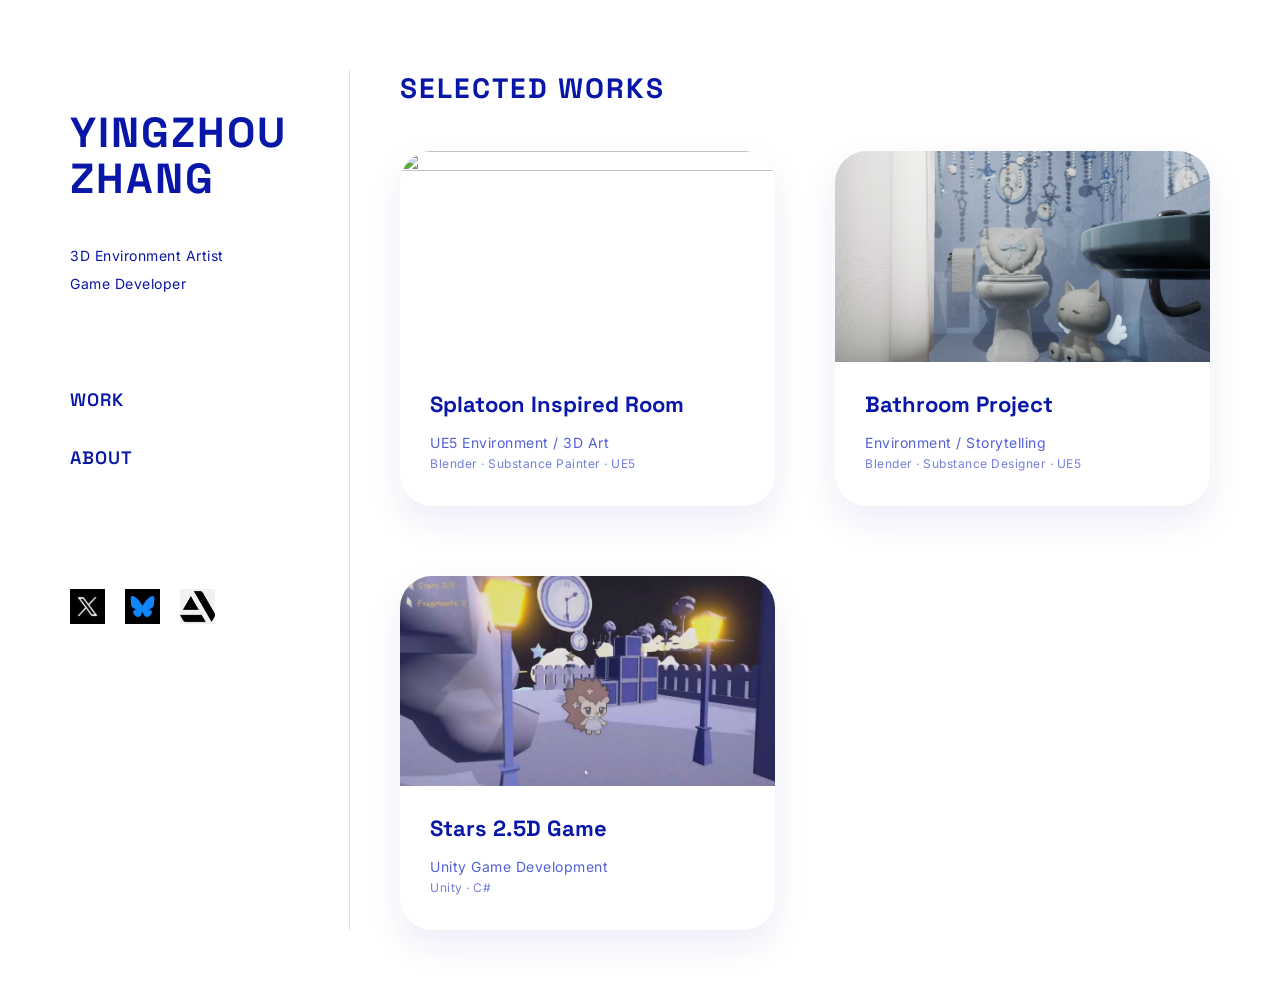
==== index.html @ ba975bd2 "Add files via upload" ====
<!DOCTYPE html>
<html lang="en">

<head>

    <meta charset="UTF-8">
    <meta name="viewport" content="width=device-width, initial-scale=1.0">

    <title>Yingzhou Zhang | Portfolio</title>


    <link rel="stylesheet" href="style.css">


    <link href="https://fonts.googleapis.com/css2?family=Inter:wght@400;500;700&family=Space+Grotesk:wght@500;700&display=swap" rel="stylesheet">


</head>



<body>


    <div class="container">



        <!-- ================= LEFT BAR ================= -->


        <aside class="sidebar">


            <h1>
                YINGZHOU<br>
                ZHANG
            </h1>



            <p class="role">

                3D Environment Artist<br>
                Game Developer

            </p>




            <nav>

                <a href="index.html">
                    WORK
                </a>


                <a href="about.html">
                    ABOUT
                </a>


            </nav>





            <div class="social">


                <a href="https://x.com/annapatinaz?s=21">
                    <img src="images/twitter.png">
                </a>


                <a href="https://bsky.app/profile/annapatina.bsky.social">
                    <img src="images/bluesky.png">
                </a>


                <a href="https://www.artstation.com/annapatina">
                    <img src="images/artstation.png">
                </a>


            </div>



        </aside>








        <!-- ================= PROJECT AREA ================= -->


        <main class="work-section">


            <h2 class="section-title">
                SELECTED WORKS
            </h2>




            <div class="projects">





                <div class="project-card">


                    <img src="images/splatoon.png">


                    <div class="project-info">


                        <h3>
                            Splatoon Inspired Room
                        </h3>


                        <p>
                            UE5 Environment / 3D Art
                        </p>


                        <p class="tools">
                            Blender · Substance Painter · UE5
                        </p>


                    </div>


                </div>







                <div class="project-card">


                    <img src="images/bathroom.png">


                    <div class="project-info">


                        <h3>
                            Bathroom Project
                        </h3>


                        <p>
                            Environment / Storytelling
                        </p>


                        <p class="tools">
                            Blender · Substance Designer · UE5
                        </p>


                    </div>


                </div>








                <div class="project-card">


                    <img src="images/star.jpg">


                    <div class="project-info">


                        <h3>
                            Stars 2.5D Game
                        </h3>


                        <p>
                            Unity Game Development
                        </p>


                        <p class="tools">
                            Unity · C#
                        </p>


                    </div>


                </div>






            </div>


        </main>





    </div>


</body>

</html>
---- style.css ----
* {
    box-sizing: border-box;
}



body {
    margin: 0;
    background: white;
    color: #0917a8;
    font-family: 'Inter',sans-serif;
}





.container {
    max-width: 1500px;
    margin: auto;
    padding: 70px;
    display: flex;
    gap: 50px;
}






/* ======================
LEFT SIDEBAR
====================== */


.sidebar {
    width: 280px;
    flex-shrink: 0;
    border-right: 1px solid #d9ddff;
    padding-right: 60px;
    min-height: 85vh;
}






    .sidebar h1 {
        font-family: 'Space Grotesk',sans-serif;
        font-size: 42px;
        font-weight: 700;
        line-height: 1.1;
        letter-spacing: 2px;
        margin: 40px 0;
    }







.role {
    font-family: 'Inter',sans-serif;
    font-size: 14px;
    line-height: 2;
    letter-spacing: .5px;
    margin-bottom: 90px;
}







nav {
    display: flex;
    flex-direction: column;
    gap: 35px;
}







    nav a {
        font-family: 'Space Grotesk',sans-serif;
        font-size: 18px;
        font-weight: 600;
        letter-spacing: 1px;
        color: #0917a8;
        text-decoration: none;
    }





        nav a:hover {
            opacity: .6;
        }








.social {
    margin-top: 120px;
    display: flex;
    gap: 20px;
}






    .social img {
        width: 35px;
        height: 35px;
        object-fit: contain;
        transition: .3s;
    }





        .social img:hover {
            transform: translateY(-5px);
        }










/* ======================
WORK AREA
====================== */



.work-section {
    flex: 1;
}





.section-title {
    font-family: 'Space Grotesk',sans-serif;
    font-size: 28px;
    font-weight: 700;
    letter-spacing: 2px;
    margin: 0 0 45px 0;
}







.projects {
    display: grid;
    grid-template-columns: repeat(2,1fr);
    gap: 70px 60px;
}








.project-card {
    background: white;
    border-radius: 32px;
    overflow: hidden;
    cursor: pointer;
    box-shadow: 0 15px 35px rgba(9,23,168,0.08);
    transition: .35s;
}






    .project-card:hover {
        transform: translateY(-10px);
        box-shadow: 0 20px 45px rgba(9,23,168,0.15);
    }







    .project-card img {
        width: 100%;
        aspect-ratio: 16/9;
        object-fit: cover;
        display: block;
    }







.project-info {
    padding: 28px 30px 30px;
}







.project-card h3 {
    font-family: 'Space Grotesk',sans-serif;
    font-size: 22px;
    font-weight: 700;
    line-height: 1.3;
    margin: 0 0 15px;
}






.project-card p {
    font-size: 14px;
    letter-spacing: .5px;
    color: #5360d6;
    margin: 5px 0;
}






.project-card .tools {
    font-size: 12px;
    opacity: .8;
}










@media(max-width:900px) {



    .container {
        flex-direction: column;
        padding: 40px;
    }



    .sidebar {
        width: 100%;
        border-right: none;
        border-bottom: 1px solid #d9ddff;
        padding-bottom: 40px;
    }



    .projects {
        grid-template-columns: 1fr;
    }


    .social {
        margin-top: 40px;
    }
}
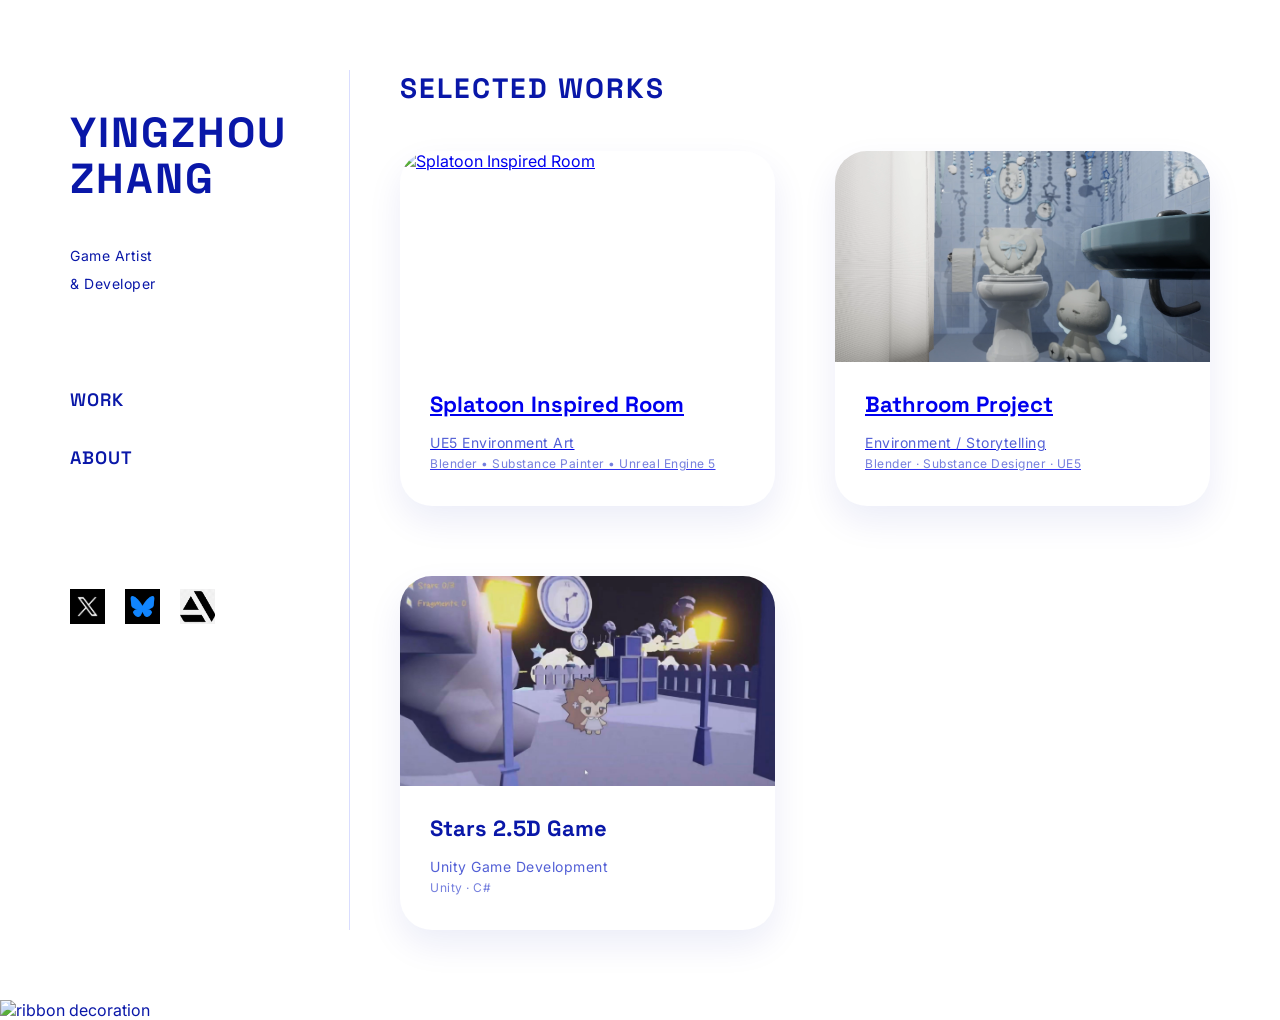
==== commit 6081aac9: "Refactor index.html structure and content" ====
--- a/index.html
+++ b/index.html
@@ -40,10 +40,8 @@
 
 
             <p class="role">
-
-                3D Environment Artist<br>
-                Game Developer
-
+                Game Artist <br>
+                & Developer
             </p>
 
 
@@ -110,77 +108,30 @@
 
 
 
-
-            <div class="projects">
-
-
-
-
-
-                <div class="project-card">
-
-
-                    <img src="images/splatoon.png">
-
-
-                    <div class="project-info">
-
-
-                        <h3>
-                            Splatoon Inspired Room
-                        </h3>
-
-
-                        <p>
-                            UE5 Environment / 3D Art
-                        </p>
-
-
-                        <p class="tools">
-                            Blender · Substance Painter · UE5
-                        </p>
-
-
-                    </div>
-
-
-                </div>
-
-
-
-
-
-
-
-                <div class="project-card">
-
-
-                    <img src="images/bathroom.png">
-
-
-                    <div class="project-info">
-
-
-                        <h3>
-                            Bathroom Project
-                        </h3>
-
-
-                        <p>
-                            Environment / Storytelling
-                        </p>
-
-
-                        <p class="tools">
-                            Blender · Substance Designer · UE5
-                        </p>
-
-
-                    </div>
-
-
-                </div>
-
+<div class="projects">
+  <!-- 单个项目：用 <a> 包住整个卡片，href填你的项目页面文件名 -->
+  <a href="splatoon-room.html" class="project-card">
+    <img src="images/splatoon.png" alt="Splatoon Inspired Room">
+    <div class="project-info">
+      <h3>Splatoon Inspired Room</h3>
+      <p>UE5 Environment Art</p>
+      <p class="tools">Blender • Substance Painter • Unreal Engine 5</p>
+    </div>
+  </a>
+
+
+
+
+
+
+  <a href="bathroom-project.html" class="project-card">
+      <img src="images/bathroom.png">
+      <div class="project-info">
+          <h3>Bathroom Project</h3>
+          <p>Environment / Storytelling</p>
+          <p class="tools">Blender · Substance Designer · UE5</p>
+      </div>
+  </a>
 
 
 
@@ -233,7 +184,43 @@
 
     </div>
 
+  <!-- 顶部丝带横幅 -->
+    <div class="ribbon-banner">
+        <img src="images/bow.png" alt="ribbon decoration">
+    </div>
+
+
 
 </body>
 
-</html>+</html>
+
+<script>
+// 点击生成星星特效
+document.addEventListener('click', function(e) {
+  // 创建星星元素
+  const star = document.createElement('span');
+  star.innerText = '💫';
+  // 样式设置
+  star.style.position = 'fixed';
+  star.style.left = e.clientX + 'px';
+  star.style.top = e.clientY + 'px';
+  star.style.pointerEvents = 'none'; // 不阻挡点击
+  star.style.fontSize = Math.random() * 20 + 10 + 'px'; // 随机大小
+  star.style.opacity = '1';
+  star.style.zIndex = '9999'; // 最高层级，不会被遮挡
+  star.style.transition = 'all 0.8s ease-out';
+  document.body.appendChild(star);
+
+  // 动画：向上飘 + 透明度消失
+  setTimeout(() => {
+    star.style.transform = `translateY(-100px)`;
+    star.style.opacity = '0';
+  }, 10);
+
+  // 动画结束删除元素，不占用内存
+  setTimeout(() => {
+    star.remove();
+  }, 800);
+});
+</script>
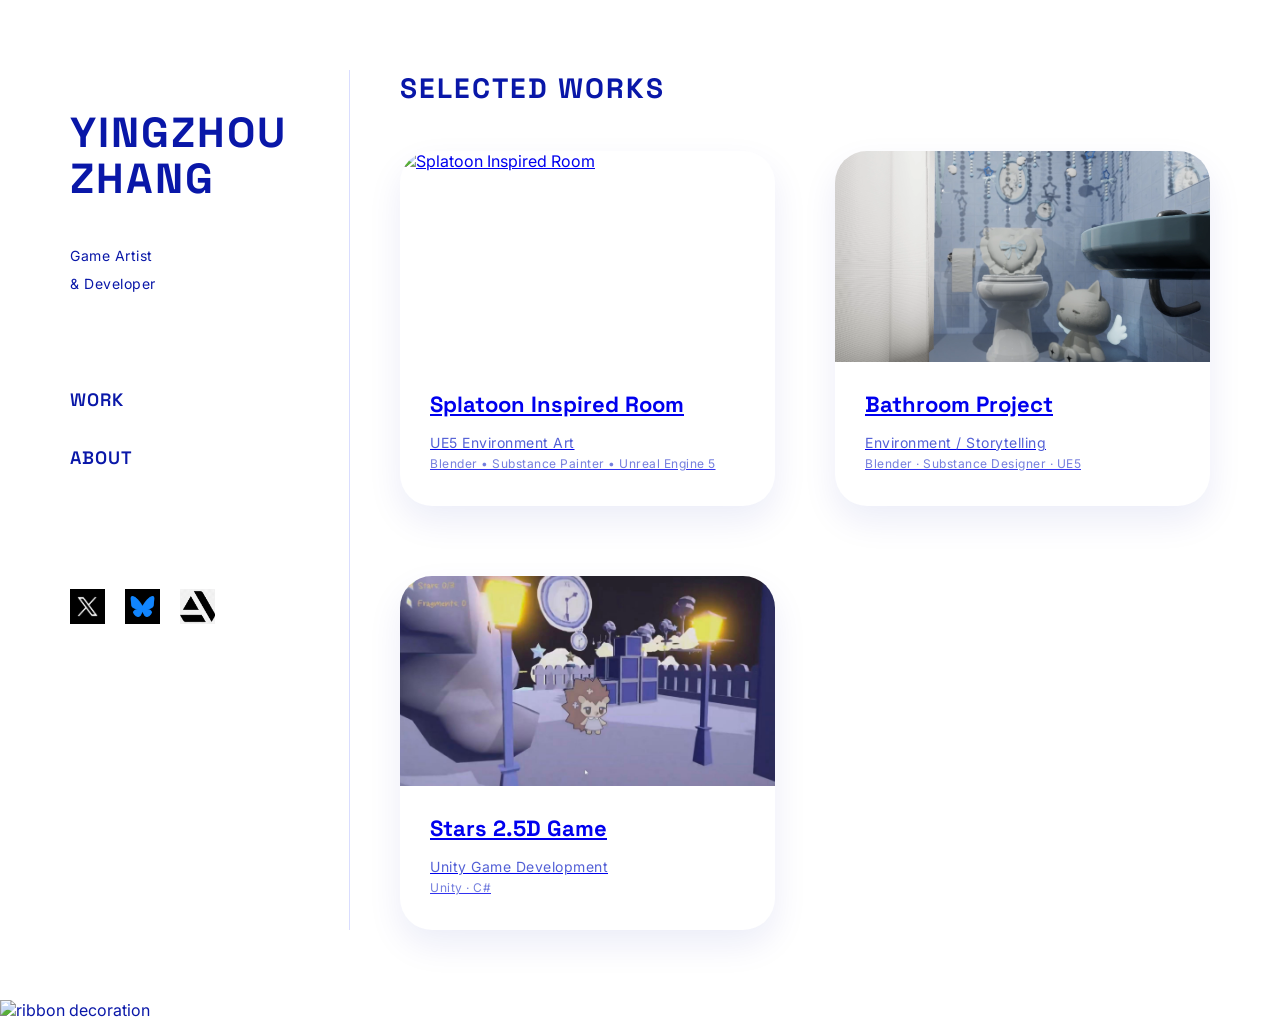
==== commit e4b71ffa: "Update index.html" ====
--- a/index.html
+++ b/index.html
@@ -139,34 +139,34 @@
 
 
 
-                <div class="project-card">
-
-
-                    <img src="images/star.jpg">
-
-
-                    <div class="project-info">
-
-
-                        <h3>
-                            Stars 2.5D Game
-                        </h3>
-
-
-                        <p>
-                            Unity Game Development
-                        </p>
-
-
-                        <p class="tools">
-                            Unity · C#
-                        </p>
-
-
-                    </div>
-
-
-                </div>
+  <div class="project-card">
+
+      <a href="Stars.html" class="project-card">
+          <img src="images/star.jpg">
+
+
+          <div class="project-info">
+
+
+              <h3>
+                  Stars 2.5D Game
+              </h3>
+
+
+              <p>
+                  Unity Game Development
+              </p>
+
+
+              <p class="tools">
+                  Unity · C#
+              </p>
+
+
+          </div>
+      </a>
+
+  </div>
 
 
 
